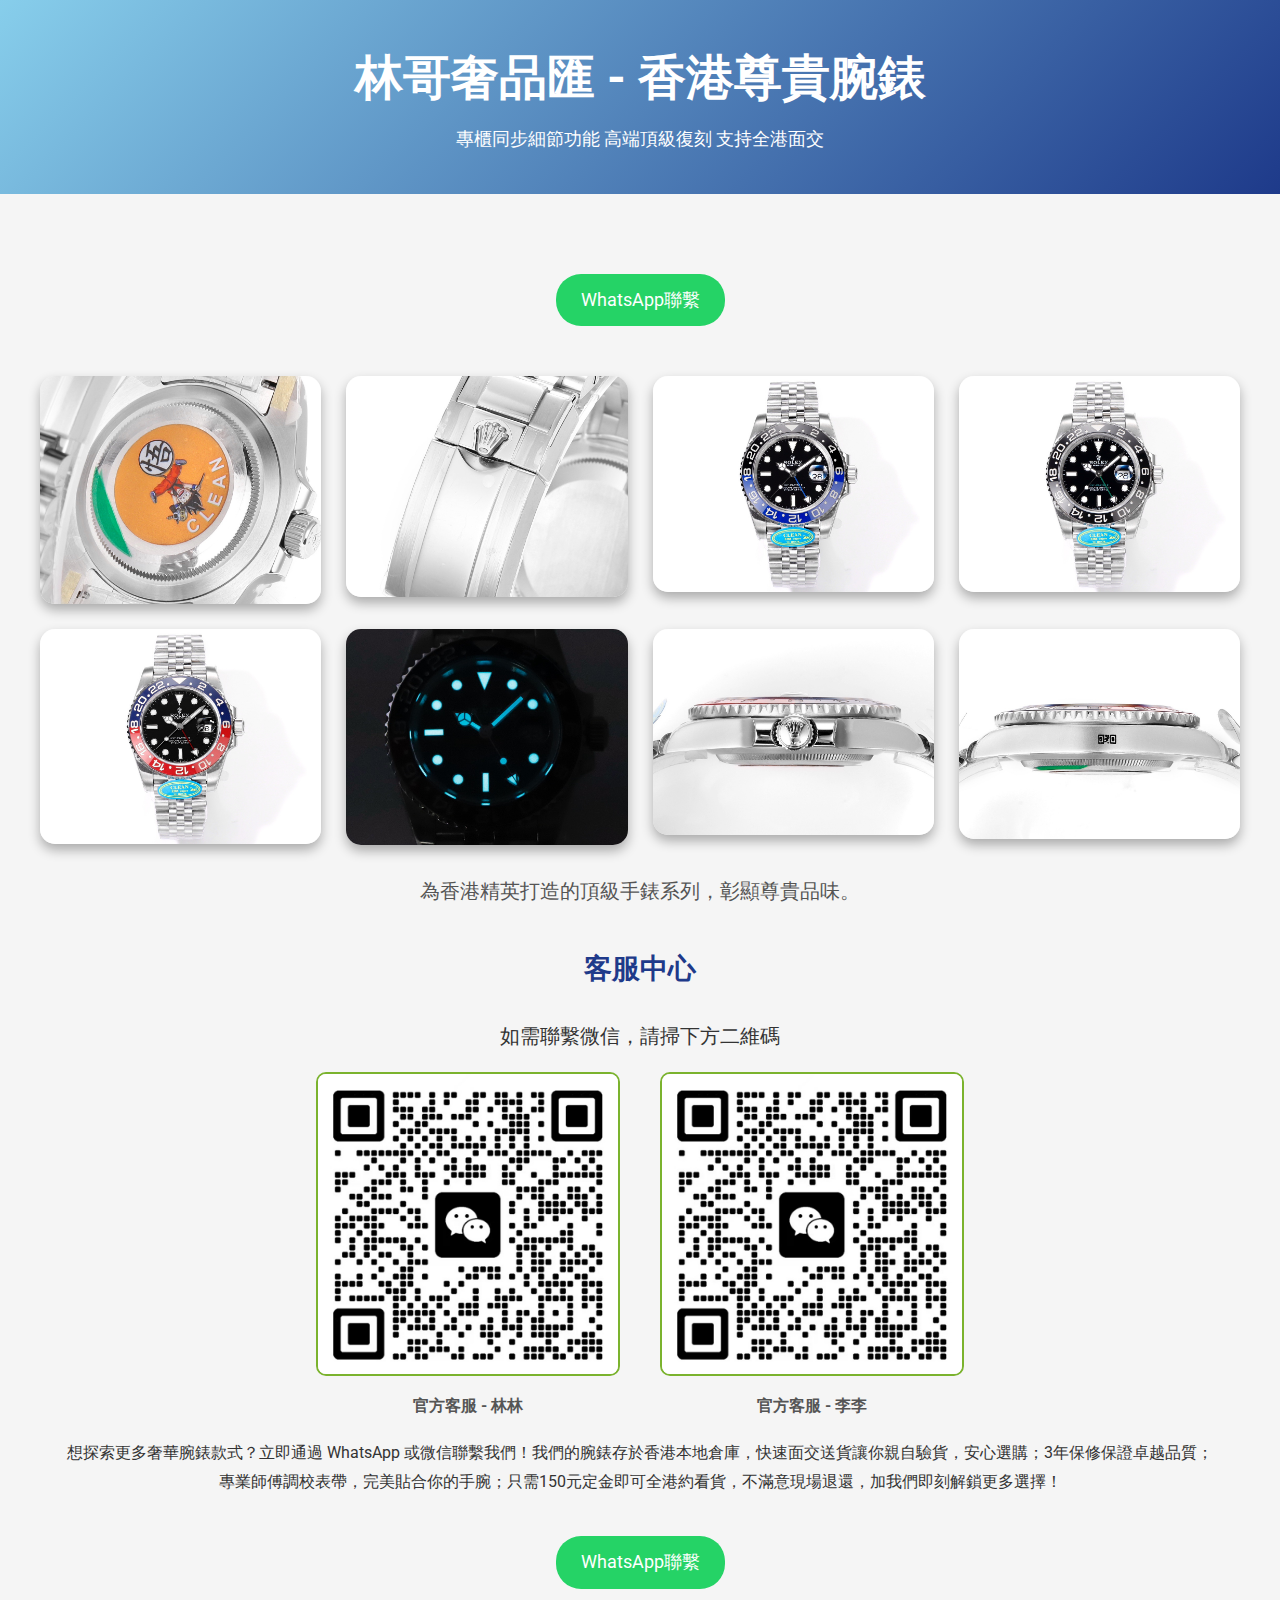
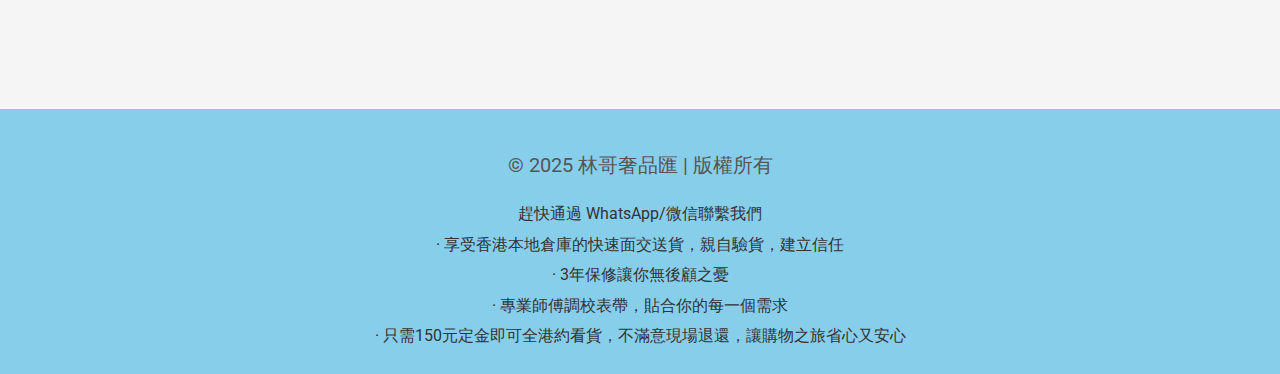
==== hk-page.html @ 61ca290f "Initial commit" ====
<!DOCTYPE html>
<html lang="zh">
<head>
    <meta charset="UTF-8">
    <meta name="viewport" content="width=device-width, initial-scale=1.0">
    <title>林哥奢品匯 - 香港尊貴腕錶</title>
    <link rel="stylesheet" href="style.css">
    <link href="https://fonts.googleapis.com/css2?family=Roboto:wght@400;700&display=swap" rel="stylesheet">
</head>
<body>
    <header>
        <h1>林哥奢品匯 - 香港尊貴腕錶</h1>
        <p class="slogan">專櫃同步細節功能 高端頂級復刻 支持全港面交</p>
    </header>
    <div class="container">
        <a href="https://wa.me/message/COQG6IATQIHOK1" class="whatsapp-btn">WhatsApp聯繫</a>
        <div class="gallery">
            <img src="watch1.jpg" alt="手錶1">
            <img src="watch2.jpg" alt="手錶2">
            <img src="watch3.jpg" alt="手錶3">
            <img src="watch4.jpg" alt="手錶4">
            <img src="watch5.jpg" alt="手錶5">
            <img src="watch6.jpg" alt="手錶6">
            <img src="watch7.jpg" alt="手錶7">
            <img src="watch8.jpg" alt="手錶8">
        </div>
        <p>為香港精英打造的頂級手錶系列，彰顯尊貴品味。</p>
        <div class="contact">
            <h3>客服中心</h3>
            <p class="wechat-title">如需聯繫微信，請掃下方二維碼</p>
            <div class="wechat-qr-container">
                <div class="wechat-qr">
                    <img src="wechat_qr1.jpg" alt="微信二維碼 - 林林">
                    <p>官方客服 - 林林</p>
                </div>
                <div class="wechat-qr">
                    <img src="wechat_qr2.jpg" alt="微信二維碼 - 李李">
                    <p>官方客服 - 李李</p>
                </div>
            </div>
            <p class="service-info">想探索更多奢華腕錶款式？立即通過 WhatsApp 或微信聯繫我們！我們的腕錶存於香港本地倉庫，快速面交送貨讓你親自驗貨，安心選購；3年保修保證卓越品質；專業師傅調校表帶，完美貼合你的手腕；只需150元定金即可全港約看貨，不滿意現場退還，加我們即刻解鎖更多選擇！</p>
            <a href="https://wa.me/message/COQG6IATQIHOK1" class="whatsapp-btn">WhatsApp聯繫</a>
        </div>
    </div>
    <footer>
        <p>© 2025 林哥奢品匯 | 版權所有</p>
        <div class="footer-info">
            <p>趕快通過 WhatsApp/微信聯繫我們</p>
            <p>· 享受香港本地倉庫的快速面交送貨，親自驗貨，建立信任</p>
            <p>· 3年保修讓你無後顧之憂</p>
            <p>· 專業師傅調校表帶，貼合你的每一個需求</p>
            <p>· 只需150元定金即可全港約看貨，不滿意現場退還，讓購物之旅省心又安心</p>
        </div>
    </footer>
</body>
</html>
---- style.css ----
/* 導入優雅字體 */
body {
    margin: 0;
    font-family: 'Roboto', sans-serif;
    background: #f5f5f5;
    color: #333;
    line-height: 1.6;
}

header {
    text-align: center;
    padding: 40px 20px;
    background: linear-gradient(135deg, #87CEEB, #1E3A8A);
    color: #fff;
}

.index-header {
    padding: 60px 20px;
}

h1 {
    font-size: 48px;
    margin: 0;
    color: #fff;
}

.slogan {
    font-size: 18px;
    color: #fff;
    margin: 8px 0 0;
    font-weight: 400;
}

.whatsapp-btn {
    display: inline-block;
    padding: 12px 25px;
    margin: 20px 0;
    font-size: 18px;
    text-decoration: none;
    color: #fff;
    background: #25D366;
    border-radius: 25px;
    transition: background 0.3s, transform 0.3s;
}

.whatsapp-btn:hover {
    background: #1ebe52;
    transform: scale(1.05);
}

.container {
    max-width: 1200px;
    margin: 40px auto;
    padding: 20px;
    text-align: center;
}

.index-container {
    background: #fff;
    padding: 40px;
    border-radius: 15px;
    box-shadow: 0 4px 10px rgba(0, 0, 0, 0.1);
}

.intro h2 {
    font-size: 32px;
    color: #1E3A8A;
    margin-bottom: 20px;
}

.intro p {
    font-size: 18px;
    color: #555;
    max-width: 800px;
    margin: 0 auto 20px;
}

.redirect-notice {
    font-size: 24px;
    font-weight: bold;
    color: #e63946;
    margin-top: 20px;
    animation: blink 1s infinite;
}

@keyframes blink {
    50% {
        opacity: 0.5;
    }
}

#countdown {
    font-size: 28px;
    color: #e63946;
}

.gallery {
    display: grid;
    grid-template-columns: repeat(4, 1fr);
    gap: 25px;
    margin: 30px 0;
}

.gallery img {
    width: 100%;
    max-width: 300px;
    height: auto;
    border-radius: 15px;
    box-shadow: 0 6px 12px rgba(0, 0, 0, 0.3);
    transition: transform 0.3s ease, box-shadow 0.3s ease;
}

.gallery img:hover {
    transform: scale(1.1);
    box-shadow: 0 10px 20px rgba(0, 0, 0, 0.5);
}

p {
    font-size: 20px;
    color: #555;
    margin: 20px 0;
}

.contact {
    margin: 40px 0;
}

.contact h3 {
    font-size: 28px;
    color: #1E3A8A;
}

.wechat-title {
    font-size: 20px;
    color: #333;
    margin-bottom: 20px;
}

.wechat-qr-container {
    display: flex;
    justify-content: center;
    gap: 40px;
    flex-wrap: wrap;
}

.wechat-qr {
    text-align: center;
}

.wechat-qr img {
    width: 300px;
    height: 300px;
    border: 2px solid #7BB32E;
    border-radius: 10px;
}

.wechat-qr p {
    font-size: 16px;
    margin: 10px 0 0;
    color: #555;
    font-weight: bold;
}

.service-info {
    font-size: 16px;
    color: #333;
    margin: 20px 0;
    padding: 0 20px;
    line-height: 1.8;
}

footer {
    text-align: center;
    padding: 20px;
    background: #87CEEB;
    font-size: 14px;
    color: #333;
}

.footer-info {
    margin-top: 10px;
}

.footer-info p {
    font-size: 16px;
    margin: 5px 0;
    color: #333;
    text-align: center;
}

@media (max-width: 768px) {
    h1 {
        font-size: 36px;
    }

    .slogan {
        font-size: 16px;
    }

    .index-container {
        padding: 20px;
    }

    .intro h2 {
        font-size: 24px;
    }

    .intro p {
        font-size: 16px;
    }

    .redirect-notice {
        font-size: 20px;
    }

    #countdown {
        font-size: 24px;
    }

    .gallery {
        grid-template-columns: repeat(2, 1fr);
    }

    .gallery img {
        max-width: 100%;
    }

    .wechat-qr img {
        width: 200px;
        height: 200px;
    }

    .contact h3 {
        font-size: 24px;
    }

    .wechat-title {
        font-size: 18px;
    }

    .service-info {
        font-size: 14px;
    }

    footer {
        padding: 15px;
    }

    .footer-info p {
        font-size: 14px;
    }
}

@media (max-width: 480px) {
    h1 {
        font-size: 28px;
    }

    .slogan {
        font-size: 14px;
    }

    .gallery {
        grid-template-columns: 1fr;
    }

    .wechat-qr img {
        width: 150px;
        height: 150px;
    }

    .redirect-notice {
        font-size: 18px;
    }

    #countdown {
        font-size: 22px;
    }
}
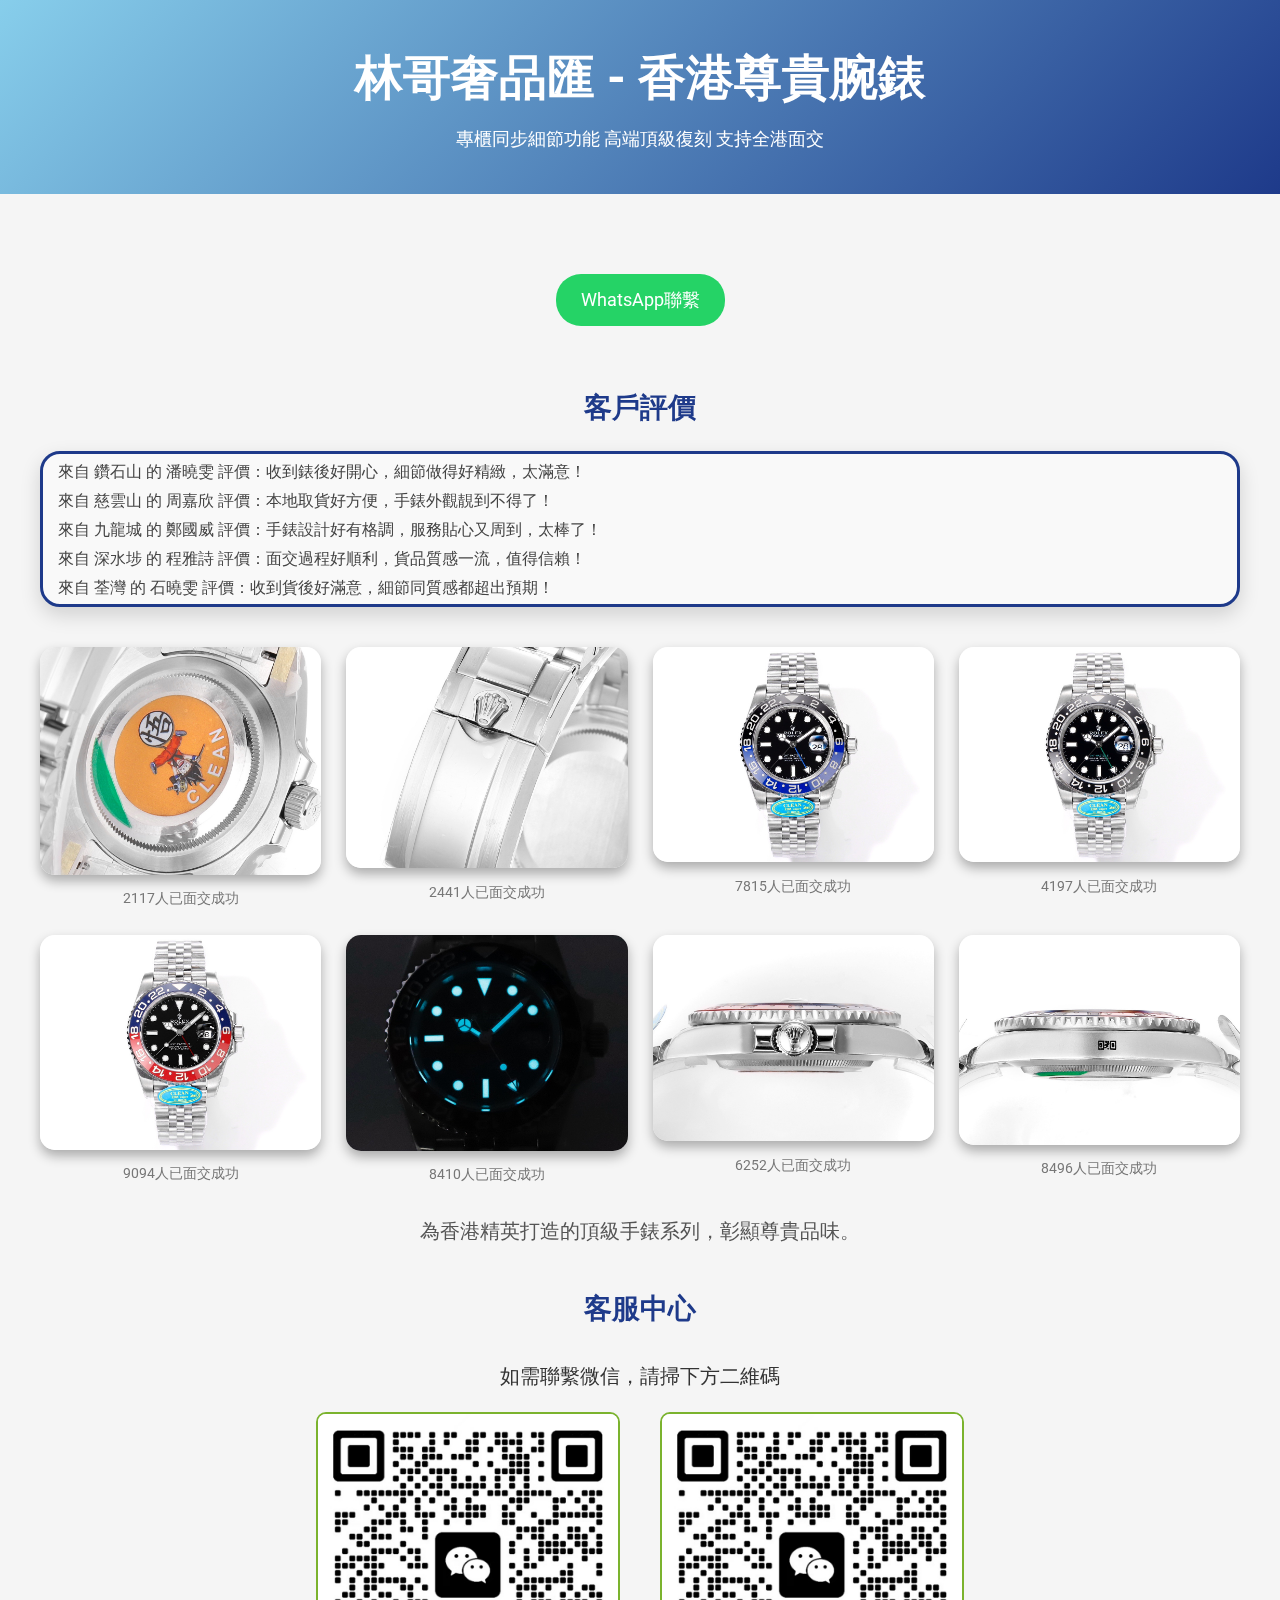
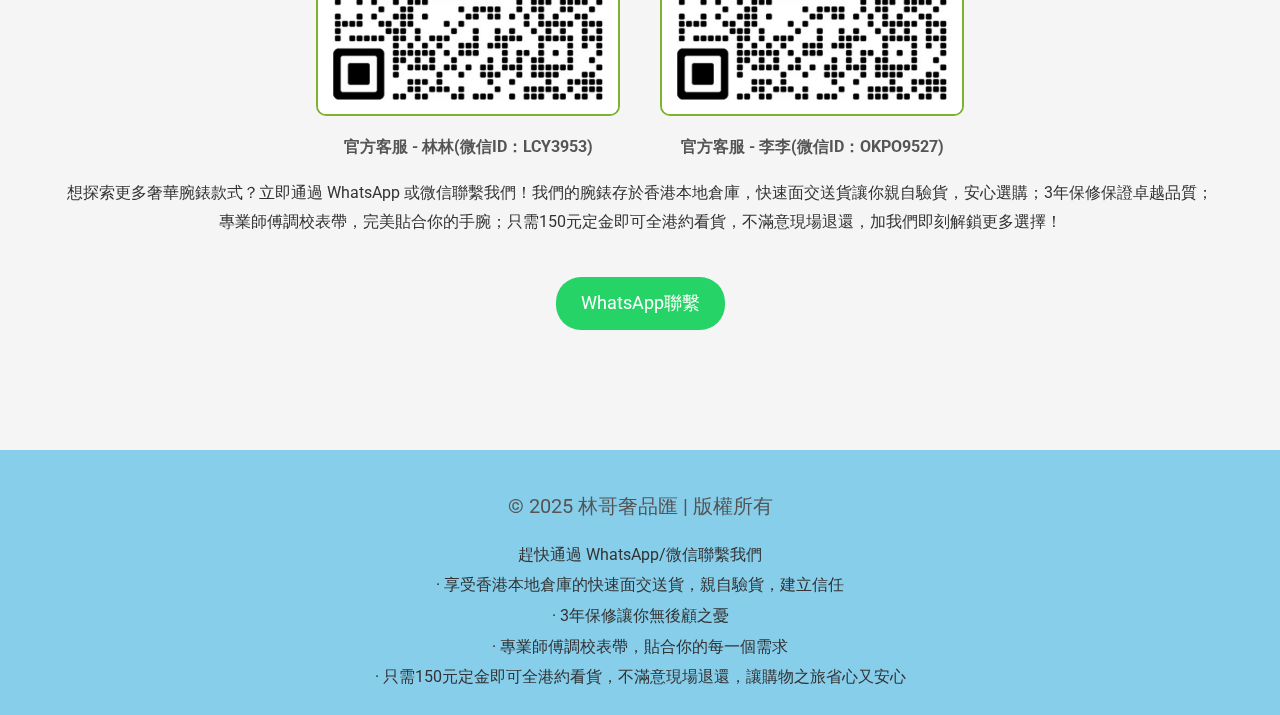
==== commit e59ada09: "Add files via upload" ====
--- a/hk-page.html
+++ b/hk-page.html
@@ -1,56 +1,102 @@
-<!DOCTYPE html>
-<html lang="zh">
-<head>
-    <meta charset="UTF-8">
-    <meta name="viewport" content="width=device-width, initial-scale=1.0">
-    <title>林哥奢品匯 - 香港尊貴腕錶</title>
-    <link rel="stylesheet" href="style.css">
-    <link href="https://fonts.googleapis.com/css2?family=Roboto:wght@400;700&display=swap" rel="stylesheet">
-</head>
-<body>
-    <header>
-        <h1>林哥奢品匯 - 香港尊貴腕錶</h1>
-        <p class="slogan">專櫃同步細節功能 高端頂級復刻 支持全港面交</p>
-    </header>
-    <div class="container">
-        <a href="https://wa.me/message/COQG6IATQIHOK1" class="whatsapp-btn">WhatsApp聯繫</a>
-        <div class="gallery">
-            <img src="watch1.jpg" alt="手錶1">
-            <img src="watch2.jpg" alt="手錶2">
-            <img src="watch3.jpg" alt="手錶3">
-            <img src="watch4.jpg" alt="手錶4">
-            <img src="watch5.jpg" alt="手錶5">
-            <img src="watch6.jpg" alt="手錶6">
-            <img src="watch7.jpg" alt="手錶7">
-            <img src="watch8.jpg" alt="手錶8">
-        </div>
-        <p>為香港精英打造的頂級手錶系列，彰顯尊貴品味。</p>
-        <div class="contact">
-            <h3>客服中心</h3>
-            <p class="wechat-title">如需聯繫微信，請掃下方二維碼</p>
-            <div class="wechat-qr-container">
-                <div class="wechat-qr">
-                    <img src="wechat_qr1.jpg" alt="微信二維碼 - 林林">
-                    <p>官方客服 - 林林</p>
-                </div>
-                <div class="wechat-qr">
-                    <img src="wechat_qr2.jpg" alt="微信二維碼 - 李李">
-                    <p>官方客服 - 李李</p>
-                </div>
-            </div>
-            <p class="service-info">想探索更多奢華腕錶款式？立即通過 WhatsApp 或微信聯繫我們！我們的腕錶存於香港本地倉庫，快速面交送貨讓你親自驗貨，安心選購；3年保修保證卓越品質；專業師傅調校表帶，完美貼合你的手腕；只需150元定金即可全港約看貨，不滿意現場退還，加我們即刻解鎖更多選擇！</p>
-            <a href="https://wa.me/message/COQG6IATQIHOK1" class="whatsapp-btn">WhatsApp聯繫</a>
-        </div>
-    </div>
-    <footer>
-        <p>© 2025 林哥奢品匯 | 版權所有</p>
-        <div class="footer-info">
-            <p>趕快通過 WhatsApp/微信聯繫我們</p>
-            <p>· 享受香港本地倉庫的快速面交送貨，親自驗貨，建立信任</p>
-            <p>· 3年保修讓你無後顧之憂</p>
-            <p>· 專業師傅調校表帶，貼合你的每一個需求</p>
-            <p>· 只需150元定金即可全港約看貨，不滿意現場退還，讓購物之旅省心又安心</p>
-        </div>
-    </footer>
-</body>
+<!DOCTYPE html>
+<html lang="zh">
+<head>
+    <meta charset="UTF-8">
+    <meta name="viewport" content="width=device-width, initial-scale=1.0">
+    <title>林哥奢品匯 - 香港尊貴腕錶</title>
+    <link rel="stylesheet" href="style.css">
+    <link href="https://fonts.googleapis.com/css2?family=Roboto:wght@400;700&display=swap" rel="stylesheet">
+</head>
+<body>
+    <header>
+        <h1>林哥奢品匯 - 香港尊貴腕錶</h1>
+        <p class="slogan">專櫃同步細節功能 高端頂級復刻 支持全港面交</p>
+    </header>
+    <div class="container">
+        <a href="https://wa.me/message/COQG6IATQIHOK1" class="whatsapp-btn">WhatsApp聯繫</a>
+        <div class="reviews-container">
+            <h3>客戶評價</h3>
+            <div class="reviews-slider">
+                <p>來自 鑽石山 的 潘曉雯 評價：收到錶後好開心，細節做得好精緻，太滿意！</p><p>來自 慈雲山 的 周嘉欣 評價：本地取貨好方便，手錶外觀靚到不得了！</p><p>來自 九龍城 的 鄭國威 評價：手錶設計好有格調，服務貼心又周到，太棒了！</p><p>來自 深水埗 的 程雅詩 評價：面交過程好順利，貨品質感一流，值得信賴！</p><p>來自 荃灣 的 石曉雯 評價：收到貨後好滿意，細節同質感都超出預期！</p><p>來自 石硤尾 的 林志豪 評價：手錶設計好精美，客服回應快，滿分推介！</p><p>來自 西環 的 潘曉雯 評價：手錶設計好有格調，服務貼心又周到，太棒了！</p><p>來自 粉嶺 的 盧美玲 評價：林哥的腕錶真係高檔，面交快捷又安心！</p><p>來自 彩虹 的 王麗雯 評價：本地倉庫即日面交，質感同款式都一流！</p><p>來自 彩虹 的 劉俊賢 評價：面交時親自檢查貨品，質素有保證，安心！</p><p>來自 鑽石山 的 盧美玲 評價：本地交易好方便，師傅調表帶好專業，滿意！</p><p>來自 太古 的 賴偉文 評價：手錶設計好有格調，服務貼心又周到，太棒了！</p><p>來自 西貢 的 熊俊賢 評價：設計獨特又有品味，客服好有耐心，值得信賴！</p><p>來自 紅磡 的 唐志遠 評價：收到錶後好開心，細節做得好精緻，太滿意！</p><p>來自 大埔 的 賴偉文 評價：面交時親自檢查貨品，質素有保證，安心！</p><p>來自 馬鞍山 的 辛穎珊 評價：本地倉庫即日取貨，手錶質感一流，超滿意！</p><p>來自 大埔 的 程雅詩 評價：手錶好靚，服務好專業，面交體驗滿分！</p><p>來自 屯門 的 何啟明 評價：從下單到面交好順暢，質感超出預期，滿分！</p><p>來自 尖沙咀 的 辛穎珊 評價：本地倉庫取貨好方便，設計同質素都一流！</p><p>來自 油麻地 的 羅志偉 評價：本地交易好方便，師傅調表帶好專業，滿意！</p><p>來自 油麻地 的 程雅詩 評價：本地交易好方便，質感同專櫃無異，推介！</p><p>來自 沙田 的 關穎怡 評價：手錶設計好精美，客服回應快，滿分推介！</p><p>來自 鑽石山 的 唐志遠 評價：本地倉庫即日面交，質感同款式都一流！</p><p>來自 沙田 的 石曉雯 評價：服務態度好專業，手錶細節完美，值得一買！</p><p>來自 太子 的 王麗雯 評價：手錶好靚又有質感，服務好貼心，滿分體驗！</p><p>來自 青衣 的 辛穎珊 評價：收到貨後好開心，錶面同功能都完美，推介！</p><p>來自 葵涌 的 林志豪 評價：收到貨後好開心，錶面同功能都完美，推介！</p><p>來自 深水埗 的 杜麗珊 評價：面交過程簡單快捷，貨品同描述一致，信得過！</p><p>來自 粉嶺 的 蕭麗華 評價：本地倉庫取貨好方便，設計同質素都一流！</p><p>來自 大埔 的 馬曉晴 評價：手錶設計好有格調，服務貼心又周到，太棒了！</p><p>來自 馬鞍山 的 陳偉傑 評價：設計獨特又有品味，客服好有耐心，值得信賴！</p><p>來自 黃大仙 的 高曉琳 評價：手錶好靚，面交速度快，服務態度一流！</p><p>來自 天水圍 的 孫浩然 評價：從下單到面交好順暢，質感超出預期，滿分！</p><p>來自 石硤尾 的 羅志偉 評價：手錶好精緻，客服回應快又細心，值得再買！</p><p>來自 西環 的 李美欣 評價：質感同專櫃一樣，客服回覆快又專業，太讚了！</p><p>來自 觀塘 的 蘇浩然 評價：手錶設計好精美，客服回應快，滿分推介！</p><p>來自 鑽石山 的 鄧家樂 評價：款式時尚又高檔，面交時可以驗貨，好放心！</p><p>來自 北角 的 許志強 評價：手錶好靚，面交速度快，服務態度一流！</p><p>來自 葵涌 的 湯美玲 評價：質感一流，服務態度好親切，值得再買！</p><p>來自 銅鑼灣 的 郭志明 評價：本地交易好方便，師傅調表帶好專業，滿意！</p><p>來自 鑽石山 的 鄧家樂 評價：林哥的手錶真係靚到爆，面交快捷又安全！</p><p>來自 慈雲山 的 陳偉傑 評價：林哥的手錶真係靚到爆，面交快捷又安全！</p><p>來自 長沙灣 的 余詠琪 評價：本地倉庫即日取貨，手錶質感一流，超滿意！</p><p>來自 太古 的 錢志傑 評價：林哥的腕錶真係高質，價錢合理，滿意到不得了！</p><p>來自 慈雲山 的 李美欣 評價：收到貨後好滿意，錶帶調得啱啱好，性價比高！</p><p>來自 沙田 的 譚曉彤 評價：面交過程好順利，貨品同描述吻合，太棒了！</p><p>來自 慈雲山 的 蔡曉彤 評價：本地倉庫取貨好方便，設計同質素都一流！</p><p>來自 西貢 的 辛穎珊 評價：面交過程好順利，貨品同描述吻合，太棒了！</p><p>來自 將軍澳 的 關穎怡 評價：手錶質感超乎預期，客服好細心，滿分推介！</p><p>來自 天水圍 的 孫浩然 評價：收到貨後好驚喜，包裝同質感都好高檔！</p><p>來自 葵涌 的 施家豪 評價：手錶好靚，服務好專業，面交體驗滿分！</p><p>來自 葵涌 的 溫子健 評價：質感同專櫃一樣，客服回覆快又專業，太讚了！</p><p>來自 鰂魚涌 的 盧美玲 評價：面交速度快又順暢，貨品同照片一樣，滿意！</p><p>來自 上環 的 孫浩然 評價：手錶外觀超靚，面交時服務好貼心，值得一試！</p><p>來自 長沙灣 的 錢志傑 評價：收到錶後驚艷到我，細節做得好到位，讚賞！</p><p>來自 土瓜灣 的 盧美玲 評價：手錶戴起來好有型，師傅調表帶好專業，讚！</p><p>來自 深水埗 的 趙雅婷 評價：手錶款式好有氣質，服務效率高，香港最佳！</p><p>來自 彩虹 的 李美欣 評價：手錶款式好時尚，客服好有禮貌，滿意到爆！</p><p>來自 西貢 的 雷穎欣 評價：收到貨後好開心，錶面同功能都完美，推介！</p><p>來自 元朗 的 高曉琳 評價：手錶設計好獨特，客服回覆好快，超讚！</p><p>來自 將軍澳 的 許志強 評價：款式時尚又高檔，面交時可以驗貨，好放心！</p><p>來自 北角 的 龔志偉 評價：面交時親自檢查貨品，質素有保證，安心！</p><p>來自 馬鞍山 的 馬曉晴 評價：本地倉庫取貨好方便，設計同質素都一流！</p><p>來自 九龍城 的 潘曉雯 評價：本地交易好方便，師傅調表帶好專業，滿意！</p><p>來自 中環 的 郭志明 評價：設計獨特又有品味，客服好有耐心，值得信賴！</p><p>來自 石硤尾 的 蘇浩然 評價：手錶好有氣質，面交時可以驗貨，滿意！</p><p>來自 太古 的 李美欣 評價：面交過程好簡單，貨品質素一流，值得信賴！</p><p>來自 荃灣 的 王麗雯 評價：手錶設計好精美，客服回應快，滿分推介！</p><p>來自 觀塘 的 張家輝 評價：本地取貨超方便，錶帶調得剛剛好，滿意到爆！</p><p>來自 藍田 的 白志豪 評價：手錶質素一流，包裝好精美，性價比超高！</p><p>來自 上水 的 何啟明 評價：本地取貨好方便，手錶外觀靚到不得了！</p><p>來自 觀塘 的 蘇浩然 評價：本地倉庫即日取貨，手錶質感一流，超滿意！</p><p>來自 旺角 的 林志豪 評價：手錶外觀同質感都頂級，客服好熱情，推介！</p><p>來自 屯門 的 許志強 評價：手錶好精緻，客服回應快又細心，值得再買！</p><p>來自 油麻地 的 歐陽子健 評價：林哥服務態度好親切，手錶細節完美無瑕！</p><p>來自 九龍塘 的 龔志偉 評價：面交過程簡單快捷，貨品同描述一致，信得過！</p><p>來自 鑽石山 的 關穎怡 評價：質感一流，服務態度好親切，值得再買！</p><p>來自 觀塘 的 雷穎欣 評價：面交過程簡單快捷，貨品同描述一致，信得過！</p><p>來自 太古 的 張家輝 評價：本地交易好方便，質感同專櫃無異，推介！</p><p>來自 石硤尾 的 石曉雯 評價：本地取貨超方便，錶帶調得剛剛好，滿意到爆！</p><p>來自 石硤尾 的 蘇浩然 評價：本地倉庫即日面交，質感同款式都一流！</p><p>來自 紅磡 的 梁浩然 評價：手錶好靚又有質感，服務好貼心，滿分體驗！</p><p>來自 石硤尾 的 胡偉成 評價：手錶好有氣質，面交時可以驗貨，滿意！</p><p>來自 慈雲山 的 盧美玲 評價：手錶質感同設計都完美，服務效率高，推介！</p><p>來自 上水 的 羅志偉 評價：手錶好靚又有質感，服務好貼心，滿分體驗！</p><p>來自 西環 的 馬曉晴 評價：本地倉庫即日取貨，手錶質感一流，超滿意！</p><p>來自 油麻地 的 石曉雯 評價：收到貨後好開心，錶面同功能都完美，推介！</p><p>來自 鰂魚涌 的 高曉琳 評價：本地倉庫取貨好方便，設計同質素都一流！</p><p>來自 將軍澳 的 李美欣 評價：手錶好精緻，客服回應快又細心，值得再買！</p><p>來自 灣仔 的 蘇浩然 評價：手錶好精緻，客服回應快又細心，值得再買！</p><p>來自 上水 的 熊俊賢 評價：手錶設計好獨特，客服回覆好快，超讚！</p><p>來自 上水 的 張家輝 評價：手錶質感超乎預期，客服好細心，滿分推介！</p><p>來自 慈雲山 的 潘曉雯 評價：收到貨後好滿意，細節同質感都超出預期！</p><p>來自 土瓜灣 的 雷穎欣 評價：林哥的手錶真係靚到爆，面交快捷又安全！</p><p>來自 長沙灣 的 謝穎珊 評價：本地取貨好方便，手錶外觀靚到不得了！</p><p>來自 葵涌 的 馬曉晴 評價：面交過程好順利，貨品質感一流，值得信賴！</p><p>來自 上水 的 石曉雯 評價：本地倉庫即日面交，質感同款式都一流！</p><p>來自 灣仔 的 黃子晴 評價：本地交易好方便，師傅調表帶好專業，滿意！</p><p>來自 葵涌 的 何啟明 評價：手錶好有型，面交時可以試戴，好放心！</p><p>來自 中環 的 辛穎珊 評價：手錶好有氣質，面交時可以驗貨，滿意！</p>
+            </div>
+        </div>
+        <div class="gallery">
+            <div class="gallery-item">
+                <img src="watch1.jpg" alt="手錶1">
+                <p>2117人已面交成功</p>
+            </div>
+            <div class="gallery-item">
+                <img src="watch2.jpg" alt="手錶2">
+                <p>2441人已面交成功</p>
+            </div>
+            <div class="gallery-item">
+                <img src="watch3.jpg" alt="手錶3">
+                <p>7815人已面交成功</p>
+            </div>
+            <div class="gallery-item">
+                <img src="watch4.jpg" alt="手錶4">
+                <p>4197人已面交成功</p>
+            </div>
+            <div class="gallery-item">
+                <img src="watch5.jpg" alt="手錶5">
+                <p>9094人已面交成功</p>
+            </div>
+            <div class="gallery-item">
+                <img src="watch6.jpg" alt="手錶6">
+                <p>8410人已面交成功</p>
+            </div>
+            <div class="gallery-item">
+                <img src="watch7.jpg" alt="手錶7">
+                <p>6252人已面交成功</p>
+            </div>
+            <div class="gallery-item">
+                <img src="watch8.jpg" alt="手錶8">
+                <p>8496人已面交成功</p>
+            </div>
+        </div>
+        <p>為香港精英打造的頂級手錶系列，彰顯尊貴品味。</p>
+        <div class="contact">
+            <h3>客服中心</h3>
+            <p class="wechat-title">如需聯繫微信，請掃下方二維碼</p>
+            <div class="wechat-qr-container">
+                <div class="wechat-qr">
+                    <img src="wechat_qr1.jpg" alt="微信二維碼 - 林林">
+                    <p>官方客服 - 林林(微信ID：LCY3953)</p>
+                </div>
+                <div class="wechat-qr">
+                    <img src="wechat_qr2.jpg" alt="微信二維碼 - 李李">
+                    <p>官方客服 - 李李(微信ID：OKPO9527)</p>
+                </div>
+            </div>
+            <p class="service-info">想探索更多奢華腕錶款式？立即通過 WhatsApp 或微信聯繫我們！我們的腕錶存於香港本地倉庫，快速面交送貨讓你親自驗貨，安心選購；3年保修保證卓越品質；專業師傅調校表帶，完美貼合你的手腕；只需150元定金即可全港約看貨，不滿意現場退還，加我們即刻解鎖更多選擇！</p>
+            <a href="https://wa.me/message/COQG6IATQIHOK1" class="whatsapp-btn">WhatsApp聯繫</a>
+        </div>
+    </div>
+    <footer>
+        <p>© 2025 林哥奢品匯 | 版權所有</p>
+        <div class="footer-info">
+            <p>趕快通過 WhatsApp/微信聯繫我們</p>
+            <p>· 享受香港本地倉庫的快速面交送貨，親自驗貨，建立信任</p>
+            <p>· 3年保修讓你無後顧之憂</p>
+            <p>· 專業師傅調校表帶，貼合你的每一個需求</p>
+            <p>· 只需150元定金即可全港約看貨，不滿意現場退還，讓購物之旅省心又安心</p>
+        </div>
+    </footer>
+    <script>
+        const reviewsSlider = document.querySelector('.reviews-slider');
+        let scrollAmount = 0;
+        const scrollStep = 1;
+        const scrollInterval = 50;
+
+        function autoScroll() {
+            scrollAmount += scrollStep;
+            if (scrollAmount >= reviewsSlider.scrollHeight - reviewsSlider.clientHeight) {
+                scrollAmount = 0;
+            }
+            reviewsSlider.scrollTop = scrollAmount;
+        }
+
+        setInterval(autoScroll, scrollInterval);
+    </script>
+</body>
 </html>--- a/style.css
+++ b/style.css
@@ -1,279 +1,349 @@
-/* 導入優雅字體 */
-body {
-    margin: 0;
-    font-family: 'Roboto', sans-serif;
-    background: #f5f5f5;
-    color: #333;
-    line-height: 1.6;
-}
-
-header {
-    text-align: center;
-    padding: 40px 20px;
-    background: linear-gradient(135deg, #87CEEB, #1E3A8A);
-    color: #fff;
-}
-
-.index-header {
-    padding: 60px 20px;
-}
-
-h1 {
-    font-size: 48px;
-    margin: 0;
-    color: #fff;
-}
-
-.slogan {
-    font-size: 18px;
-    color: #fff;
-    margin: 8px 0 0;
-    font-weight: 400;
-}
-
-.whatsapp-btn {
-    display: inline-block;
-    padding: 12px 25px;
-    margin: 20px 0;
-    font-size: 18px;
-    text-decoration: none;
-    color: #fff;
-    background: #25D366;
-    border-radius: 25px;
-    transition: background 0.3s, transform 0.3s;
-}
-
-.whatsapp-btn:hover {
-    background: #1ebe52;
-    transform: scale(1.05);
-}
-
-.container {
-    max-width: 1200px;
-    margin: 40px auto;
-    padding: 20px;
-    text-align: center;
-}
-
-.index-container {
-    background: #fff;
-    padding: 40px;
-    border-radius: 15px;
-    box-shadow: 0 4px 10px rgba(0, 0, 0, 0.1);
-}
-
-.intro h2 {
-    font-size: 32px;
-    color: #1E3A8A;
-    margin-bottom: 20px;
-}
-
-.intro p {
-    font-size: 18px;
-    color: #555;
-    max-width: 800px;
-    margin: 0 auto 20px;
-}
-
-.redirect-notice {
-    font-size: 24px;
-    font-weight: bold;
-    color: #e63946;
-    margin-top: 20px;
-    animation: blink 1s infinite;
-}
-
-@keyframes blink {
-    50% {
-        opacity: 0.5;
-    }
-}
-
-#countdown {
-    font-size: 28px;
-    color: #e63946;
-}
-
-.gallery {
-    display: grid;
-    grid-template-columns: repeat(4, 1fr);
-    gap: 25px;
-    margin: 30px 0;
-}
-
-.gallery img {
-    width: 100%;
-    max-width: 300px;
-    height: auto;
-    border-radius: 15px;
-    box-shadow: 0 6px 12px rgba(0, 0, 0, 0.3);
-    transition: transform 0.3s ease, box-shadow 0.3s ease;
-}
-
-.gallery img:hover {
-    transform: scale(1.1);
-    box-shadow: 0 10px 20px rgba(0, 0, 0, 0.5);
-}
-
-p {
-    font-size: 20px;
-    color: #555;
-    margin: 20px 0;
-}
-
-.contact {
-    margin: 40px 0;
-}
-
-.contact h3 {
-    font-size: 28px;
-    color: #1E3A8A;
-}
-
-.wechat-title {
-    font-size: 20px;
-    color: #333;
-    margin-bottom: 20px;
-}
-
-.wechat-qr-container {
-    display: flex;
-    justify-content: center;
-    gap: 40px;
-    flex-wrap: wrap;
-}
-
-.wechat-qr {
-    text-align: center;
-}
-
-.wechat-qr img {
-    width: 300px;
-    height: 300px;
-    border: 2px solid #7BB32E;
-    border-radius: 10px;
-}
-
-.wechat-qr p {
-    font-size: 16px;
-    margin: 10px 0 0;
-    color: #555;
-    font-weight: bold;
-}
-
-.service-info {
-    font-size: 16px;
-    color: #333;
-    margin: 20px 0;
-    padding: 0 20px;
-    line-height: 1.8;
-}
-
-footer {
-    text-align: center;
-    padding: 20px;
-    background: #87CEEB;
-    font-size: 14px;
-    color: #333;
-}
-
-.footer-info {
-    margin-top: 10px;
-}
-
-.footer-info p {
-    font-size: 16px;
-    margin: 5px 0;
-    color: #333;
-    text-align: center;
-}
-
-@media (max-width: 768px) {
-    h1 {
-        font-size: 36px;
-    }
-
-    .slogan {
-        font-size: 16px;
-    }
-
-    .index-container {
-        padding: 20px;
-    }
-
-    .intro h2 {
-        font-size: 24px;
-    }
-
-    .intro p {
-        font-size: 16px;
-    }
-
-    .redirect-notice {
-        font-size: 20px;
-    }
-
-    #countdown {
-        font-size: 24px;
-    }
-
-    .gallery {
-        grid-template-columns: repeat(2, 1fr);
-    }
-
-    .gallery img {
-        max-width: 100%;
-    }
-
-    .wechat-qr img {
-        width: 200px;
-        height: 200px;
-    }
-
-    .contact h3 {
-        font-size: 24px;
-    }
-
-    .wechat-title {
-        font-size: 18px;
-    }
-
-    .service-info {
-        font-size: 14px;
-    }
-
-    footer {
-        padding: 15px;
-    }
-
-    .footer-info p {
-        font-size: 14px;
-    }
-}
-
-@media (max-width: 480px) {
-    h1 {
-        font-size: 28px;
-    }
-
-    .slogan {
-        font-size: 14px;
-    }
-
-    .gallery {
-        grid-template-columns: 1fr;
-    }
-
-    .wechat-qr img {
-        width: 150px;
-        height: 150px;
-    }
-
-    .redirect-notice {
-        font-size: 18px;
-    }
-
-    #countdown {
-        font-size: 22px;
-    }
+/* 導入優雅字體 */
+body {
+    margin: 0;
+    font-family: 'Roboto', sans-serif;
+    background: #f5f5f5;
+    color: #333;
+    line-height: 1.6;
+    overflow-x: hidden; /* 防止水平溢出 */
+}
+
+header {
+    text-align: center;
+    padding: 40px 20px;
+    background: linear-gradient(135deg, #87CEEB, #1E3A8A);
+    color: #fff;
+}
+
+.index-header {
+    padding: 60px 20px;
+}
+
+h1 {
+    font-size: 48px;
+    margin: 0;
+    color: #fff;
+}
+
+.slogan {
+    font-size: 18px;
+    color: #fff;
+    margin: 8px 0 0;
+    font-weight: 400;
+}
+
+.whatsapp-btn {
+    display: inline-block;
+    padding: 12px 25px;
+    margin: 20px 0;
+    font-size: 18px;
+    text-decoration: none;
+    color: #fff;
+    background: #25D366;
+    border-radius: 25px;
+    transition: background 0.3s, transform 0.3s;
+}
+
+.whatsapp-btn:hover {
+    background: #1ebe52;
+    transform: scale(1.05);
+}
+
+.container {
+    max-width: 1200px;
+    margin: 40px auto;
+    padding: 20px;
+    text-align: center;
+    overflow-x: hidden; /* 防止容器內溢出 */
+}
+
+.index-container {
+    background: #fff;
+    padding: 40px;
+    border-radius: 15px;
+    box-shadow: 0 4px 10px rgba(0, 0, 0, 0.1);
+}
+
+.intro h2 {
+    font-size: 32px;
+    color: #1E3A8A;
+    margin-bottom: 20px;
+}
+
+.intro p {
+    font-size: 18px;
+    color: #555;
+    max-width: 800px;
+    margin: 0 auto 20px;
+}
+
+.redirect-notice {
+    font-size: 24px;
+    font-weight: bold;
+    color: #e63946;
+    margin-top: 20px;
+    animation: blink 1s infinite;
+}
+
+@keyframes blink {
+    50% {
+        opacity: 0.5;
+    }
+}
+
+#countdown {
+    font-size: 28px;
+    color: #e63946;
+}
+
+.gallery {
+    display: grid;
+    grid-template-columns: repeat(4, 1fr);
+    gap: 25px;
+    margin: 30px 0;
+}
+
+.gallery-item {
+    text-align: center;
+}
+
+.gallery-item img {
+    width: 100%;
+    max-width: 300px;
+    height: auto;
+    border-radius: 15px;
+    box-shadow: 0 6px 12px rgba(0, 0, 0, 0.3);
+    transition: transform 0.3s ease, box-shadow 0.3s ease;
+}
+
+.gallery-item img:hover {
+    transform: scale(1.1);
+    box-shadow: 0 10px 20px rgba(0, 0, 0, 0.5);
+}
+
+.gallery-item p {
+    font-size: 14px;
+    color: #777;
+    margin: 5px 0 0;
+}
+
+.reviews-container {
+    margin: 40px 0;
+}
+
+.reviews-container h3 {
+    font-size: 28px;
+    color: #1E3A8A;
+    margin-bottom: 20px;
+}
+
+.reviews-slider {
+    max-height: 120px;
+    overflow: hidden;
+    text-align: left;
+    padding: 15px;
+    background: #f9f9f9 url('[data-uri]') repeat;
+    border: 3px solid #1E3A8A;
+    border-radius: 20px;
+    box-shadow: 0 8px 20px rgba(0, 0, 0, 0.15), inset 0 0 10px rgba(255, 255, 255, 0.3);
+    position: relative;
+}
+
+.reviews-slider::before {
+    content: '';
+    position: absolute;
+    top: -6px;
+    left: -6px;
+    right: -6px;
+    bottom: -6px;
+    border: 3px solid transparent;
+    border-image: linear-gradient(45deg, #87CEEB, #1E3A8A) 1;
+    border-radius: 24px;
+    z-index: -1;
+}
+
+.reviews-slider:hover {
+    box-shadow: 0 10px 25px rgba(0, 0, 0, 0.2), inset 0 0 15px rgba(255, 255, 255, 0.4);
+}
+
+.reviews-slider p {
+    font-size: 16px;
+    color: #444;
+    margin: 5px 0;
+    line-height: 1.5;
+}
+
+p {
+    font-size: 20px;
+    color: #555;
+    margin: 20px 0;
+}
+
+.contact {
+    margin: 40px 0;
+}
+
+.contact h3 {
+    font-size: 28px;
+    color: #1E3A8A;
+}
+
+.wechat-title {
+    font-size: 20px;
+    color: #333;
+    margin-bottom: 20px;
+}
+
+.wechat-qr-container {
+    display: flex;
+    justify-content: center;
+    gap: 40px;
+    flex-wrap: wrap;
+}
+
+.wechat-qr {
+    text-align: center;
+}
+
+.wechat-qr img {
+    width: 300px;
+    height: 300px;
+    border: 2px solid #7BB32E;
+    border-radius: 10px;
+}
+
+.wechat-qr p {
+    font-size: 16px;
+    margin: 10px 0 0;
+    color: #555;
+    font-weight: bold;
+}
+
+.service-info {
+    font-size: 16px;
+    color: #333;
+    margin: 20px 0;
+    padding: 0 20px;
+    line-height: 1.8;
+}
+
+footer {
+    text-align: center;
+    padding: 20px;
+    background: #87CEEB;
+    font-size: 14px;
+    color: #333;
+}
+
+.footer-info {
+    margin-top: 10px;
+}
+
+.footer-info p {
+    font-size: 16px;
+    margin: 5px 0;
+    color: #333;
+    text-align: center;
+}
+
+@media (max-width: 768px) {
+    h1 {
+        font-size: 36px;
+    }
+
+    .slogan {
+        font-size: 16px;
+    }
+
+    .index-container {
+        padding: 20px;
+    }
+
+    .intro h2 {
+        font-size: 24px;
+    }
+
+    .intro p {
+        font-size: 16px;
+    }
+
+    .redirect-notice {
+        font-size: 20px;
+    }
+
+    #countdown {
+        font-size: 24px;
+    }
+
+    .gallery {
+        grid-template-columns: repeat(2, 1fr);
+    }
+
+    .gallery-item img {
+        max-width: 100%;
+    }
+
+    .reviews-slider {
+        max-height: 100px;
+        padding: 10px;
+    }
+
+    .reviews-slider::before {
+        top: -5px;
+        left: -5px;
+        right: -5px;
+        bottom: -5px;
+    }
+
+    .wechat-qr img {
+        width: 200px;
+        height: 200px;
+    }
+
+    .contact h3 {
+        font-size: 24px;
+    }
+
+    .wechat-title {
+        font-size: 18px;
+    }
+
+    .service-info {
+        font-size: 14px;
+    }
+
+    footer {
+        padding: 15px;
+    }
+
+    .footer-info p {
+        font-size: 14px;
+    }
+}
+
+@media (max-width: 480px) {
+    h1 {
+        font-size: 28px;
+    }
+
+    .slogan {
+        font-size: 14px;
+    }
+
+    .gallery {
+        grid-template-columns: repeat(2, 1fr);
+    }
+
+    .wechat-qr img {
+        width: 150px;
+        height: 150px;
+    }
+
+    .redirect-notice {
+        font-size: 18px;
+    }
+
+    #countdown {
+        font-size: 22px;
+    }
 }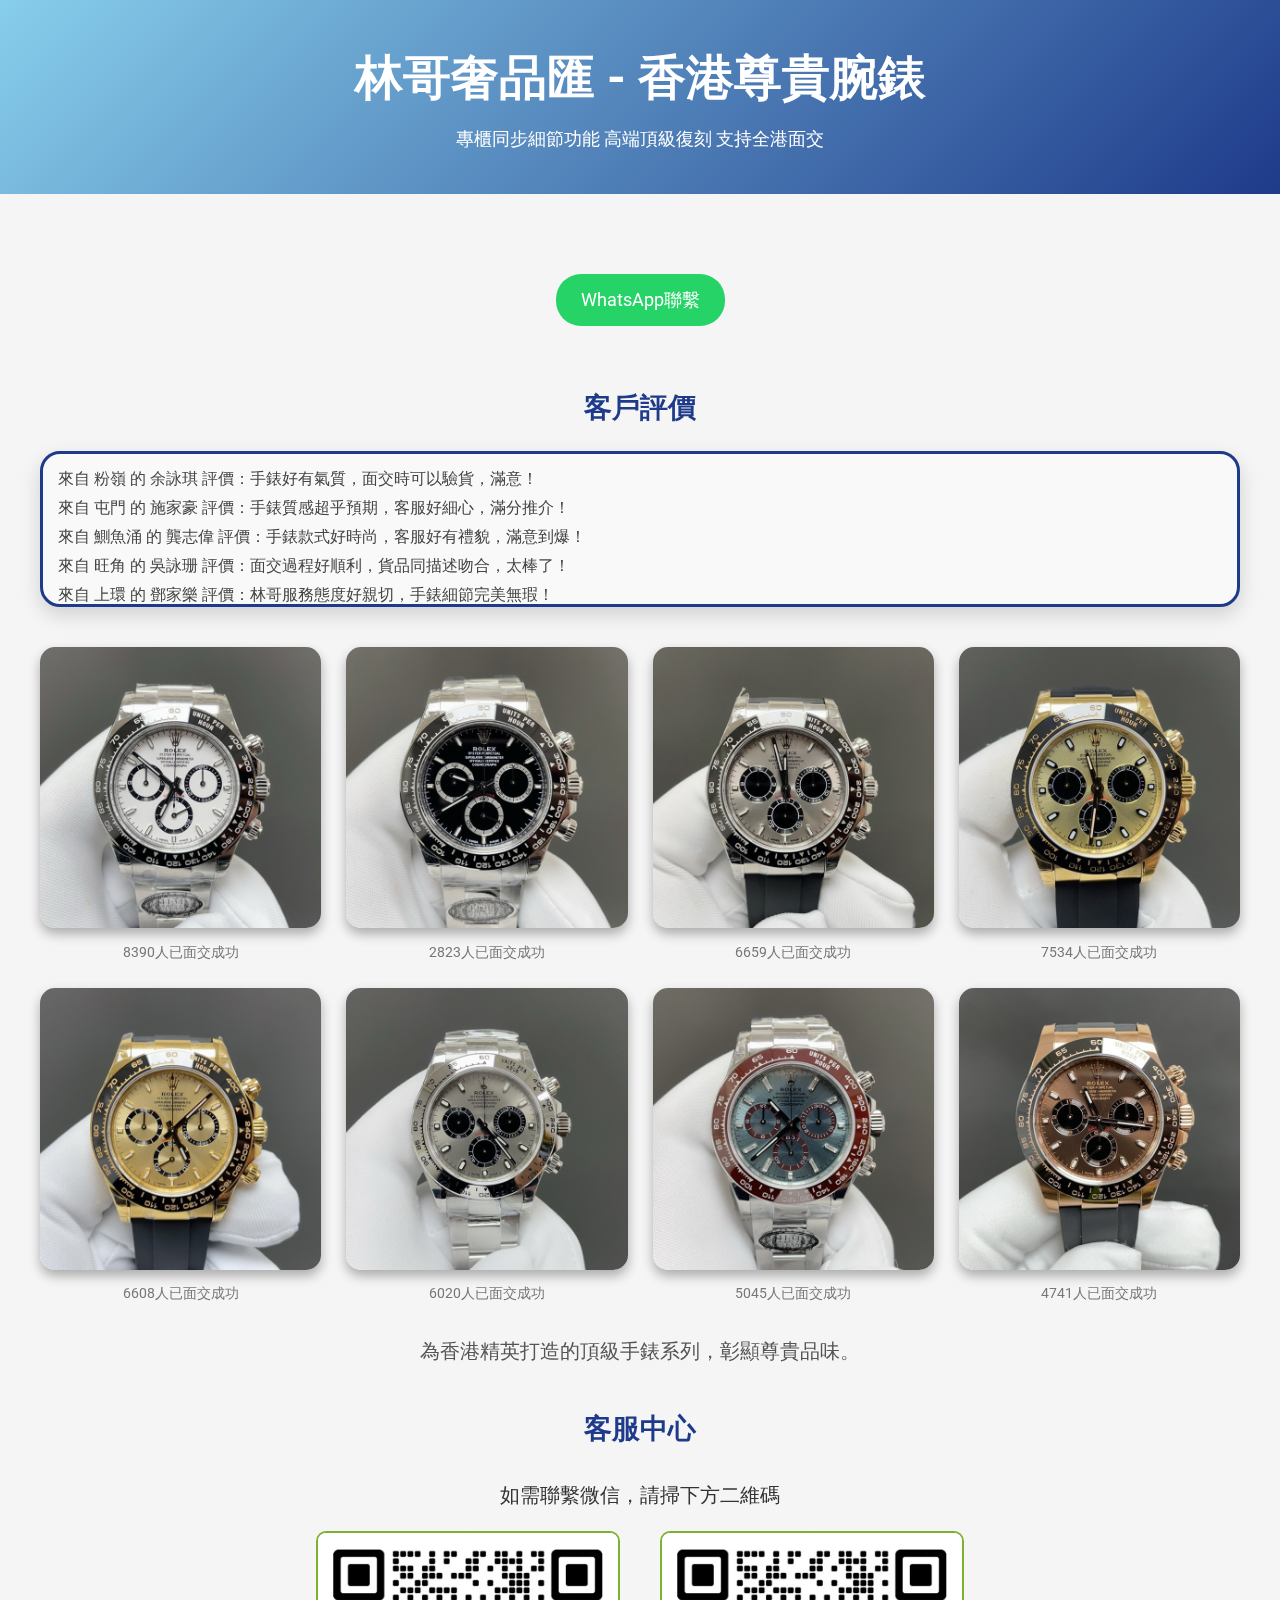
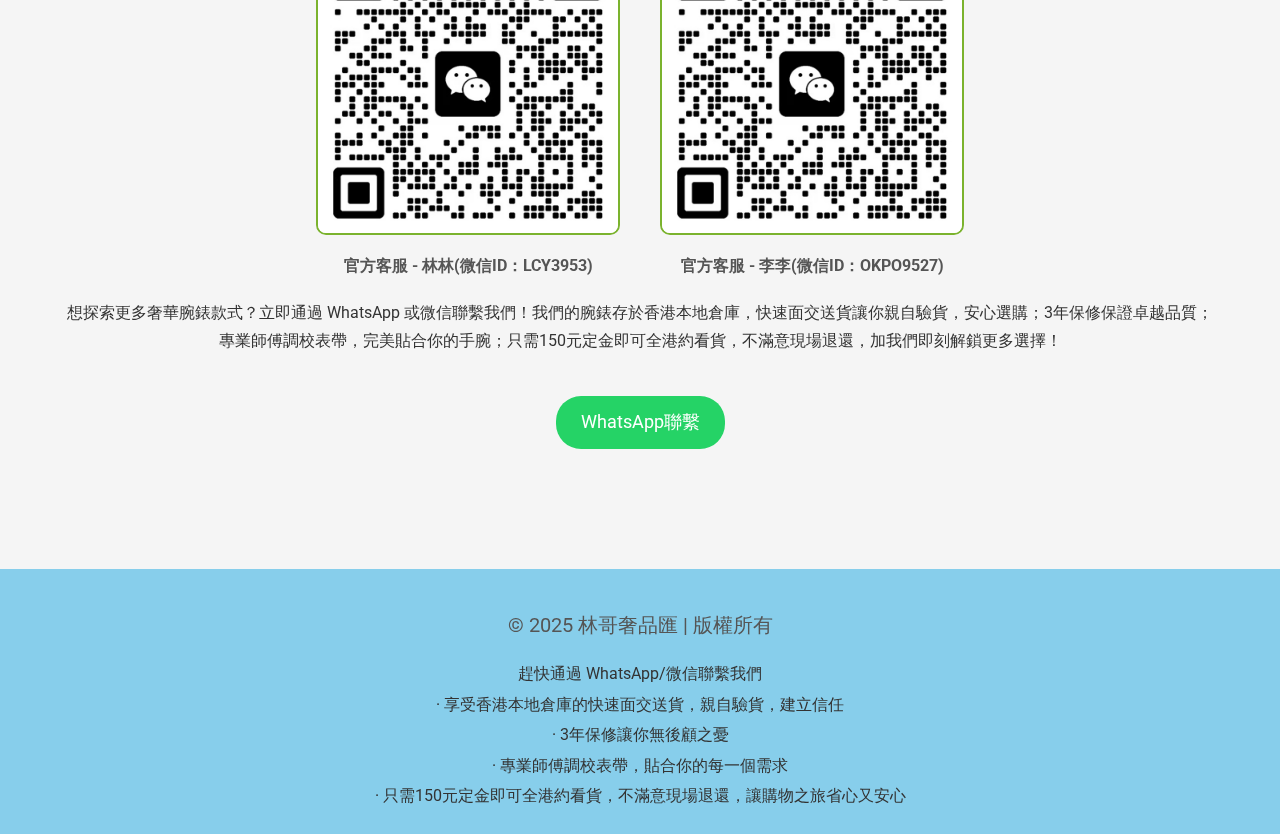
==== commit 487c220b: "Add files via upload" ====
--- a/hk-page.html
+++ b/hk-page.html
@@ -17,41 +17,41 @@
         <div class="reviews-container">
             <h3>客戶評價</h3>
             <div class="reviews-slider">
-                <p>來自 鑽石山 的 潘曉雯 評價：收到錶後好開心，細節做得好精緻，太滿意！</p><p>來自 慈雲山 的 周嘉欣 評價：本地取貨好方便，手錶外觀靚到不得了！</p><p>來自 九龍城 的 鄭國威 評價：手錶設計好有格調，服務貼心又周到，太棒了！</p><p>來自 深水埗 的 程雅詩 評價：面交過程好順利，貨品質感一流，值得信賴！</p><p>來自 荃灣 的 石曉雯 評價：收到貨後好滿意，細節同質感都超出預期！</p><p>來自 石硤尾 的 林志豪 評價：手錶設計好精美，客服回應快，滿分推介！</p><p>來自 西環 的 潘曉雯 評價：手錶設計好有格調，服務貼心又周到，太棒了！</p><p>來自 粉嶺 的 盧美玲 評價：林哥的腕錶真係高檔，面交快捷又安心！</p><p>來自 彩虹 的 王麗雯 評價：本地倉庫即日面交，質感同款式都一流！</p><p>來自 彩虹 的 劉俊賢 評價：面交時親自檢查貨品，質素有保證，安心！</p><p>來自 鑽石山 的 盧美玲 評價：本地交易好方便，師傅調表帶好專業，滿意！</p><p>來自 太古 的 賴偉文 評價：手錶設計好有格調，服務貼心又周到，太棒了！</p><p>來自 西貢 的 熊俊賢 評價：設計獨特又有品味，客服好有耐心，值得信賴！</p><p>來自 紅磡 的 唐志遠 評價：收到錶後好開心，細節做得好精緻，太滿意！</p><p>來自 大埔 的 賴偉文 評價：面交時親自檢查貨品，質素有保證，安心！</p><p>來自 馬鞍山 的 辛穎珊 評價：本地倉庫即日取貨，手錶質感一流，超滿意！</p><p>來自 大埔 的 程雅詩 評價：手錶好靚，服務好專業，面交體驗滿分！</p><p>來自 屯門 的 何啟明 評價：從下單到面交好順暢，質感超出預期，滿分！</p><p>來自 尖沙咀 的 辛穎珊 評價：本地倉庫取貨好方便，設計同質素都一流！</p><p>來自 油麻地 的 羅志偉 評價：本地交易好方便，師傅調表帶好專業，滿意！</p><p>來自 油麻地 的 程雅詩 評價：本地交易好方便，質感同專櫃無異，推介！</p><p>來自 沙田 的 關穎怡 評價：手錶設計好精美，客服回應快，滿分推介！</p><p>來自 鑽石山 的 唐志遠 評價：本地倉庫即日面交，質感同款式都一流！</p><p>來自 沙田 的 石曉雯 評價：服務態度好專業，手錶細節完美，值得一買！</p><p>來自 太子 的 王麗雯 評價：手錶好靚又有質感，服務好貼心，滿分體驗！</p><p>來自 青衣 的 辛穎珊 評價：收到貨後好開心，錶面同功能都完美，推介！</p><p>來自 葵涌 的 林志豪 評價：收到貨後好開心，錶面同功能都完美，推介！</p><p>來自 深水埗 的 杜麗珊 評價：面交過程簡單快捷，貨品同描述一致，信得過！</p><p>來自 粉嶺 的 蕭麗華 評價：本地倉庫取貨好方便，設計同質素都一流！</p><p>來自 大埔 的 馬曉晴 評價：手錶設計好有格調，服務貼心又周到，太棒了！</p><p>來自 馬鞍山 的 陳偉傑 評價：設計獨特又有品味，客服好有耐心，值得信賴！</p><p>來自 黃大仙 的 高曉琳 評價：手錶好靚，面交速度快，服務態度一流！</p><p>來自 天水圍 的 孫浩然 評價：從下單到面交好順暢，質感超出預期，滿分！</p><p>來自 石硤尾 的 羅志偉 評價：手錶好精緻，客服回應快又細心，值得再買！</p><p>來自 西環 的 李美欣 評價：質感同專櫃一樣，客服回覆快又專業，太讚了！</p><p>來自 觀塘 的 蘇浩然 評價：手錶設計好精美，客服回應快，滿分推介！</p><p>來自 鑽石山 的 鄧家樂 評價：款式時尚又高檔，面交時可以驗貨，好放心！</p><p>來自 北角 的 許志強 評價：手錶好靚，面交速度快，服務態度一流！</p><p>來自 葵涌 的 湯美玲 評價：質感一流，服務態度好親切，值得再買！</p><p>來自 銅鑼灣 的 郭志明 評價：本地交易好方便，師傅調表帶好專業，滿意！</p><p>來自 鑽石山 的 鄧家樂 評價：林哥的手錶真係靚到爆，面交快捷又安全！</p><p>來自 慈雲山 的 陳偉傑 評價：林哥的手錶真係靚到爆，面交快捷又安全！</p><p>來自 長沙灣 的 余詠琪 評價：本地倉庫即日取貨，手錶質感一流，超滿意！</p><p>來自 太古 的 錢志傑 評價：林哥的腕錶真係高質，價錢合理，滿意到不得了！</p><p>來自 慈雲山 的 李美欣 評價：收到貨後好滿意，錶帶調得啱啱好，性價比高！</p><p>來自 沙田 的 譚曉彤 評價：面交過程好順利，貨品同描述吻合，太棒了！</p><p>來自 慈雲山 的 蔡曉彤 評價：本地倉庫取貨好方便，設計同質素都一流！</p><p>來自 西貢 的 辛穎珊 評價：面交過程好順利，貨品同描述吻合，太棒了！</p><p>來自 將軍澳 的 關穎怡 評價：手錶質感超乎預期，客服好細心，滿分推介！</p><p>來自 天水圍 的 孫浩然 評價：收到貨後好驚喜，包裝同質感都好高檔！</p><p>來自 葵涌 的 施家豪 評價：手錶好靚，服務好專業，面交體驗滿分！</p><p>來自 葵涌 的 溫子健 評價：質感同專櫃一樣，客服回覆快又專業，太讚了！</p><p>來自 鰂魚涌 的 盧美玲 評價：面交速度快又順暢，貨品同照片一樣，滿意！</p><p>來自 上環 的 孫浩然 評價：手錶外觀超靚，面交時服務好貼心，值得一試！</p><p>來自 長沙灣 的 錢志傑 評價：收到錶後驚艷到我，細節做得好到位，讚賞！</p><p>來自 土瓜灣 的 盧美玲 評價：手錶戴起來好有型，師傅調表帶好專業，讚！</p><p>來自 深水埗 的 趙雅婷 評價：手錶款式好有氣質，服務效率高，香港最佳！</p><p>來自 彩虹 的 李美欣 評價：手錶款式好時尚，客服好有禮貌，滿意到爆！</p><p>來自 西貢 的 雷穎欣 評價：收到貨後好開心，錶面同功能都完美，推介！</p><p>來自 元朗 的 高曉琳 評價：手錶設計好獨特，客服回覆好快，超讚！</p><p>來自 將軍澳 的 許志強 評價：款式時尚又高檔，面交時可以驗貨，好放心！</p><p>來自 北角 的 龔志偉 評價：面交時親自檢查貨品，質素有保證，安心！</p><p>來自 馬鞍山 的 馬曉晴 評價：本地倉庫取貨好方便，設計同質素都一流！</p><p>來自 九龍城 的 潘曉雯 評價：本地交易好方便，師傅調表帶好專業，滿意！</p><p>來自 中環 的 郭志明 評價：設計獨特又有品味，客服好有耐心，值得信賴！</p><p>來自 石硤尾 的 蘇浩然 評價：手錶好有氣質，面交時可以驗貨，滿意！</p><p>來自 太古 的 李美欣 評價：面交過程好簡單，貨品質素一流，值得信賴！</p><p>來自 荃灣 的 王麗雯 評價：手錶設計好精美，客服回應快，滿分推介！</p><p>來自 觀塘 的 張家輝 評價：本地取貨超方便，錶帶調得剛剛好，滿意到爆！</p><p>來自 藍田 的 白志豪 評價：手錶質素一流，包裝好精美，性價比超高！</p><p>來自 上水 的 何啟明 評價：本地取貨好方便，手錶外觀靚到不得了！</p><p>來自 觀塘 的 蘇浩然 評價：本地倉庫即日取貨，手錶質感一流，超滿意！</p><p>來自 旺角 的 林志豪 評價：手錶外觀同質感都頂級，客服好熱情，推介！</p><p>來自 屯門 的 許志強 評價：手錶好精緻，客服回應快又細心，值得再買！</p><p>來自 油麻地 的 歐陽子健 評價：林哥服務態度好親切，手錶細節完美無瑕！</p><p>來自 九龍塘 的 龔志偉 評價：面交過程簡單快捷，貨品同描述一致，信得過！</p><p>來自 鑽石山 的 關穎怡 評價：質感一流，服務態度好親切，值得再買！</p><p>來自 觀塘 的 雷穎欣 評價：面交過程簡單快捷，貨品同描述一致，信得過！</p><p>來自 太古 的 張家輝 評價：本地交易好方便，質感同專櫃無異，推介！</p><p>來自 石硤尾 的 石曉雯 評價：本地取貨超方便，錶帶調得剛剛好，滿意到爆！</p><p>來自 石硤尾 的 蘇浩然 評價：本地倉庫即日面交，質感同款式都一流！</p><p>來自 紅磡 的 梁浩然 評價：手錶好靚又有質感，服務好貼心，滿分體驗！</p><p>來自 石硤尾 的 胡偉成 評價：手錶好有氣質，面交時可以驗貨，滿意！</p><p>來自 慈雲山 的 盧美玲 評價：手錶質感同設計都完美，服務效率高，推介！</p><p>來自 上水 的 羅志偉 評價：手錶好靚又有質感，服務好貼心，滿分體驗！</p><p>來自 西環 的 馬曉晴 評價：本地倉庫即日取貨，手錶質感一流，超滿意！</p><p>來自 油麻地 的 石曉雯 評價：收到貨後好開心，錶面同功能都完美，推介！</p><p>來自 鰂魚涌 的 高曉琳 評價：本地倉庫取貨好方便，設計同質素都一流！</p><p>來自 將軍澳 的 李美欣 評價：手錶好精緻，客服回應快又細心，值得再買！</p><p>來自 灣仔 的 蘇浩然 評價：手錶好精緻，客服回應快又細心，值得再買！</p><p>來自 上水 的 熊俊賢 評價：手錶設計好獨特，客服回覆好快，超讚！</p><p>來自 上水 的 張家輝 評價：手錶質感超乎預期，客服好細心，滿分推介！</p><p>來自 慈雲山 的 潘曉雯 評價：收到貨後好滿意，細節同質感都超出預期！</p><p>來自 土瓜灣 的 雷穎欣 評價：林哥的手錶真係靚到爆，面交快捷又安全！</p><p>來自 長沙灣 的 謝穎珊 評價：本地取貨好方便，手錶外觀靚到不得了！</p><p>來自 葵涌 的 馬曉晴 評價：面交過程好順利，貨品質感一流，值得信賴！</p><p>來自 上水 的 石曉雯 評價：本地倉庫即日面交，質感同款式都一流！</p><p>來自 灣仔 的 黃子晴 評價：本地交易好方便，師傅調表帶好專業，滿意！</p><p>來自 葵涌 的 何啟明 評價：手錶好有型，面交時可以試戴，好放心！</p><p>來自 中環 的 辛穎珊 評價：手錶好有氣質，面交時可以驗貨，滿意！</p>
+                <p>來自 粉嶺 的 余詠琪 評價：手錶好有氣質，面交時可以驗貨，滿意！</p><p>來自 屯門 的 施家豪 評價：手錶質感超乎預期，客服好細心，滿分推介！</p><p>來自 鰂魚涌 的 龔志偉 評價：手錶款式好時尚，客服好有禮貌，滿意到爆！</p><p>來自 旺角 的 吳詠珊 評價：面交過程好順利，貨品同描述吻合，太棒了！</p><p>來自 上環 的 鄧家樂 評價：林哥服務態度好親切，手錶細節完美無瑕！</p><p>來自 元朗 的 馮子豪 評價：面交過程好順利，貨品同描述吻合，太棒了！</p><p>來自 新蒲崗 的 溫子健 評價：收到錶後驚艷到我，細節做得好到位，讚賞！</p><p>來自 深水埗 的 蘇浩然 評價：手錶設計好獨特，客服回覆好快，超讚！</p><p>來自 灣仔 的 張家輝 評價：手錶質感同設計都完美，服務效率高，推介！</p><p>來自 油麻地 的 何啟明 評價：從下單到面交好順暢，質感超出預期，滿分！</p><p>來自 藍田 的 葉俊傑 評價：本地倉庫即日面交，質感同款式都一流！</p><p>來自 粉嶺 的 鄧家樂 評價：手錶質感同設計都完美，服務效率高，推介！</p><p>來自 柴灣 的 謝穎珊 評價：本地倉庫即日取貨，手錶質感一流，超滿意！</p><p>來自 彩虹 的 劉俊賢 評價：面交時親自檢查貨品，質素有保證，安心！</p><p>來自 鰂魚涌 的 張家輝 評價：手錶質素一流，包裝好精美，性價比超高！</p><p>來自 柴灣 的 馬曉晴 評價：款式時尚又高檔，面交時可以驗貨，好放心！</p><p>來自 葵涌 的 王麗雯 評價：面交過程好簡單，貨品質素一流，值得信賴！</p><p>來自 石硤尾 的 王麗雯 評價：手錶好靚，面交速度快，服務態度一流！</p><p>來自 天水圍 的 陳偉傑 評價：手錶好靚，服務好專業，面交體驗滿分！</p><p>來自 荃灣 的 唐志遠 評價：手錶戴起來好有型，師傅調表帶好專業，讚！</p><p>來自 尖沙咀 的 程雅詩 評價：本地倉庫即日取貨，手錶質感一流，超滿意！</p><p>來自 彩虹 的 辛穎珊 評價：本地倉庫即日面交，質感同款式都一流！</p><p>來自 新蒲崗 的 蕭麗華 評價：收到貨後好驚喜，錶帶調得舒服，性價比高！</p><p>來自 黃大仙 的 周嘉欣 評價：收到貨後好驚喜，包裝同質感都好高檔！</p><p>來自 銅鑼灣 的 賴偉文 評價：手錶好靚又有質感，服務好貼心，滿分體驗！</p><p>來自 柴灣 的 伍麗娜 評價：本地倉庫即日面交，質感同款式都一流！</p><p>來自 西貢 的 陳偉傑 評價：面交過程簡單快捷，貨品同描述一致，信得過！</p><p>來自 灣仔 的 梁浩然 評價：林哥的腕錶真係高檔，面交快捷又安心！</p><p>來自 天水圍 的 葉俊傑 評價：面交過程好簡單，貨品質素一流，值得信賴！</p><p>來自 慈雲山 的 錢志傑 評價：手錶質感同設計都完美，服務效率高，推介！</p><p>來自 銅鑼灣 的 白志豪 評價：面交過程簡單快捷，貨品同描述一致，信得過！</p><p>來自 西貢 的 唐志遠 評價：面交速度快又順暢，貨品同照片一樣，滿意！</p><p>來自 深水埗 的 白志豪 評價：收到貨後好滿意，細節同質感都超出預期！</p><p>來自 新蒲崗 的 黃子晴 評價：收到貨後好驚喜，錶帶調得舒服，性價比高！</p><p>來自 天水圍 的 賴偉文 評價：手錶質素一流，包裝好精美，性價比超高！</p><p>來自 深水埗 的 唐志遠 評價：收到貨後好開心，錶面同功能都完美，推介！</p><p>來自 慈雲山 的 王麗雯 評價：本地交易好方便，質感同專櫃無異，推介！</p><p>來自 灣仔 的 辛穎珊 評價：收到貨後好驚喜，錶帶調得舒服，性價比高！</p><p>來自 中環 的 馬曉晴 評價：手錶好靚又有質感，服務好貼心，滿分體驗！</p><p>來自 沙田 的 熊俊賢 評價：手錶戴起來好有型，師傅調表帶好專業，讚！</p><p>來自 西貢 的 賴偉文 評價：質感同專櫃一樣，客服回覆快又專業，太讚了！</p><p>來自 將軍澳 的 梁浩然 評價：本地取貨好方便，手錶外觀靚到不得了！</p><p>來自 太子 的 溫子健 評價：手錶好靚，面交速度快，服務態度一流！</p><p>來自 鑽石山 的 胡偉成 評價：手錶設計好獨特，客服回覆好快，超讚！</p><p>來自 葵涌 的 蕭麗華 評價：手錶外觀超靚，面交時服務好貼心，值得一試！</p><p>來自 紅磡 的 馬曉晴 評價：本地交易好方便，質感同專櫃無異，推介！</p><p>來自 旺角 的 馬曉晴 評價：手錶款式好時尚，客服好有禮貌，滿意到爆！</p><p>來自 新蒲崗 的 何啟明 評價：林哥的腕錶真係高檔，面交快捷又安心！</p><p>來自 銅鑼灣 的 羅志偉 評價：面交過程好順利，貨品質感一流，值得信賴！</p><p>來自 藍田 的 鄭國威 評價：款式時尚又高檔，面交時可以驗貨，好放心！</p><p>來自 太古 的 鄧家樂 評價：設計獨特又有品味，客服好有耐心，值得信賴！</p><p>來自 石硤尾 的 蔡曉彤 評價：收到貨後好驚喜，包裝同質感都好高檔！</p><p>來自 油麻地 的 劉俊賢 評價：本地倉庫即日面交，質感同款式都一流！</p><p>來自 觀塘 的 杜麗珊 評價：手錶好靚，面交速度快，服務態度一流！</p><p>來自 太子 的 歐陽子健 評價：面交過程好順利，貨品質感一流，值得信賴！</p><p>來自 尖沙咀 的 龔志偉 評價：收到貨後好驚喜，錶帶調得舒服，性價比高！</p><p>來自 元朗 的 程雅詩 評價：質感同設計都好出色，面交過程好簡單！</p><p>來自 葵涌 的 羅志偉 評價：設計獨特又有品味，客服好有耐心，值得信賴！</p><p>來自 旺角 的 湯美玲 評價：服務態度好專業，手錶細節完美，值得一買！</p><p>來自 元朗 的 余詠琪 評價：收到錶後驚艷到我，細節做得好到位，讚賞！</p><p>來自 紅磡 的 杜麗珊 評價：本地取貨好方便，手錶外觀靚到不得了！</p><p>來自 銅鑼灣 的 譚曉彤 評價：本地取貨好方便，手錶外觀靚到不得了！</p><p>來自 太子 的 龔志偉 評價：手錶款式好時尚，客服好有禮貌，滿意到爆！</p><p>來自 青衣 的 黃子晴 評價：本地交易好方便，師傅調表帶好專業，滿意！</p><p>來自 中環 的 盧美玲 評價：林哥的腕錶真係高檔，面交快捷又安心！</p><p>來自 九龍塘 的 潘曉雯 評價：設計獨特又有品味，客服好有耐心，值得信賴！</p><p>來自 葵涌 的 鄧家樂 評價：質感一流，服務態度好親切，值得再買！</p><p>來自 太古 的 鄧家樂 評價：手錶外觀超靚，面交時服務好貼心，值得一試！</p><p>來自 葵涌 的 潘曉雯 評價：收到貨後好驚喜，包裝同質感都好高檔！</p><p>來自 青衣 的 周嘉欣 評價：手錶設計好獨特，客服回覆好快，超讚！</p><p>來自 西環 的 曾麗娜 評價：手錶戴起來好有型，師傅調表帶好專業，讚！</p><p>來自 紅磡 的 蔡曉彤 評價：林哥的手錶真係靚到爆，面交快捷又安全！</p><p>來自 青衣 的 陳偉傑 評價：手錶設計好獨特，客服回覆好快，超讚！</p><p>來自 中環 的 杜麗珊 評價：面交過程簡單快捷，貨品同描述一致，信得過！</p><p>來自 大埔 的 施家豪 評價：手錶外觀同質感都頂級，客服好熱情，推介！</p><p>來自 將軍澳 的 曾麗娜 評價：本地交易好方便，質感同專櫃無異，推介！</p><p>來自 青衣 的 馬曉晴 評價：服務態度好專業，手錶細節完美，值得一買！</p><p>來自 西環 的 鄭國威 評價：面交過程好順利，貨品質感一流，值得信賴！</p><p>來自 鑽石山 的 林志豪 評價：收到貨後好驚喜，包裝同質感都好高檔！</p><p>來自 屯門 的 鄧家樂 評價：手錶好精緻，客服回應快又細心，值得再買！</p><p>來自 青衣 的 譚曉彤 評價：從下單到面交好順暢，質感超出預期，滿分！</p><p>來自 九龍城 的 孫浩然 評價：收到貨後好驚喜，錶帶調得舒服，性價比高！</p><p>來自 土瓜灣 的 孫浩然 評價：手錶好靚，面交速度快，服務態度一流！</p><p>來自 上環 的 盧美玲 評價：手錶外觀同質感都頂級，客服好熱情，推介！</p><p>來自 天水圍 的 潘曉雯 評價：面交過程好簡單，貨品質素一流，值得信賴！</p><p>來自 天水圍 的 鄭國威 評價：手錶好靚，面交速度快，服務態度一流！</p><p>來自 柴灣 的 葉俊傑 評價：面交過程簡單快捷，貨品同描述一致，信得過！</p><p>來自 大埔 的 伍麗娜 評價：林哥的手錶真係頂級，服務貼心又周到，讚！</p><p>來自 馬鞍山 的 葉俊傑 評價：質感同專櫃一樣，客服回覆快又專業，太讚了！</p><p>來自 紅磡 的 曾麗娜 評價：本地倉庫即日面交，質感同款式都一流！</p><p>來自 西貢 的 馮子豪 評價：收到錶後驚艷到我，細節做得好到位，讚賞！</p><p>來自 太子 的 石曉雯 評價：收到貨後好滿意，錶帶調得啱啱好，性價比高！</p><p>來自 中環 的 雷穎欣 評價：收到貨後好滿意，細節同質感都超出預期！</p><p>來自 觀塘 的 熊俊賢 評價：手錶款式好時尚，客服好有禮貌，滿意到爆！</p><p>來自 將軍澳 的 杜麗珊 評價：手錶質感同設計都完美，服務效率高，推介！</p><p>來自 灣仔 的 鄧家樂 評價：本地倉庫即日取貨，手錶質感一流，超滿意！</p><p>來自 青衣 的 孫浩然 評價：收到錶後好開心，細節做得好精緻，太滿意！</p><p>來自 天水圍 的 程雅詩 評價：質感同設計都好出色，面交過程好簡單！</p><p>來自 北角 的 伍麗娜 評價：手錶好精緻，客服回應快又細心，值得再買！</p><p>來自 太古 的 吳詠珊 評價：手錶設計好獨特，客服回覆好快，超讚！</p>
             </div>
         </div>
         <div class="gallery">
             <div class="gallery-item">
-                <img src="watch1.jpg" alt="手錶1">
-                <p>2117人已面交成功</p>
+                <img src="watch1.jpg" alt="手錶1" loading="lazy" width="300" height="300">
+                <p>8390人已面交成功</p>
             </div>
             <div class="gallery-item">
-                <img src="watch2.jpg" alt="手錶2">
-                <p>2441人已面交成功</p>
+                <img src="watch2.jpg" alt="手錶2" loading="lazy" width="300" height="300">
+                <p>2823人已面交成功</p>
             </div>
             <div class="gallery-item">
-                <img src="watch3.jpg" alt="手錶3">
-                <p>7815人已面交成功</p>
+                <img src="watch3.jpg" alt="手錶3" loading="lazy" width="300" height="300">
+                <p>6659人已面交成功</p>
             </div>
             <div class="gallery-item">
-                <img src="watch4.jpg" alt="手錶4">
-                <p>4197人已面交成功</p>
+                <img src="watch4.jpg" alt="手錶4" loading="lazy" width="300" height="300">
+                <p>7534人已面交成功</p>
             </div>
             <div class="gallery-item">
-                <img src="watch5.jpg" alt="手錶5">
-                <p>9094人已面交成功</p>
+                <img src="watch5.jpg" alt="手錶5" loading="lazy" width="300" height="300">
+                <p>6608人已面交成功</p>
             </div>
             <div class="gallery-item">
-                <img src="watch6.jpg" alt="手錶6">
-                <p>8410人已面交成功</p>
+                <img src="watch6.jpg" alt="手錶6" loading="lazy" width="300" height="300">
+                <p>6020人已面交成功</p>
             </div>
             <div class="gallery-item">
-                <img src="watch7.jpg" alt="手錶7">
-                <p>6252人已面交成功</p>
+                <img src="watch7.jpg" alt="手錶7" loading="lazy" width="300" height="300">
+                <p>5045人已面交成功</p>
             </div>
             <div class="gallery-item">
-                <img src="watch8.jpg" alt="手錶8">
-                <p>8496人已面交成功</p>
+                <img src="watch8.jpg" alt="手錶8" loading="lazy" width="300" height="300">
+                <p>4741人已面交成功</p>
             </div>
         </div>
         <p>為香港精英打造的頂級手錶系列，彰顯尊貴品味。</p>
@@ -60,11 +60,11 @@
             <p class="wechat-title">如需聯繫微信，請掃下方二維碼</p>
             <div class="wechat-qr-container">
                 <div class="wechat-qr">
-                    <img src="wechat_qr1.jpg" alt="微信二維碼 - 林林">
+                    <img src="wechat_qr1.jpg" alt="微信二維碼 - 林林" loading="lazy" width="300" height="300">
                     <p>官方客服 - 林林(微信ID：LCY3953)</p>
                 </div>
                 <div class="wechat-qr">
-                    <img src="wechat_qr2.jpg" alt="微信二維碼 - 李李">
+                    <img src="wechat_qr2.jpg" alt="微信二維碼 - 李李" loading="lazy" width="300" height="300">
                     <p>官方客服 - 李李(微信ID：OKPO9527)</p>
                 </div>
             </div>
@@ -86,7 +86,7 @@
         const reviewsSlider = document.querySelector('.reviews-slider');
         let scrollAmount = 0;
         const scrollStep = 1;
-        const scrollInterval = 50;
+        const scrollInterval = 100;
 
         function autoScroll() {
             scrollAmount += scrollStep;
--- a/style.css
+++ b/style.css
@@ -82,18 +82,6 @@
     font-weight: bold;
     color: #e63946;
     margin-top: 20px;
-    animation: blink 1s infinite;
-}
-
-@keyframes blink {
-    50% {
-        opacity: 0.5;
-    }
-}
-
-#countdown {
-    font-size: 28px;
-    color: #e63946;
 }
 
 .gallery {
@@ -111,9 +99,11 @@
     width: 100%;
     max-width: 300px;
     height: auto;
+    aspect-ratio: 1 / 1; /* 保持 1:1 比例 */
     border-radius: 15px;
     box-shadow: 0 6px 12px rgba(0, 0, 0, 0.3);
     transition: transform 0.3s ease, box-shadow 0.3s ease;
+    object-fit: cover; /* 防止圖片變形 */
 }
 
 .gallery-item img:hover {
@@ -206,10 +196,13 @@
 }
 
 .wechat-qr img {
-    width: 300px;
-    height: 300px;
+    width: 100%;
+    max-width: 300px;
+    height: auto;
+    aspect-ratio: 1 / 1; /* 保持 1:1 比例 */
     border: 2px solid #7BB32E;
     border-radius: 10px;
+    object-fit: cover; /* 防止圖片變形 */
 }
 
 .wechat-qr p {
@@ -271,10 +264,6 @@
         font-size: 20px;
     }
 
-    #countdown {
-        font-size: 24px;
-    }
-
     .gallery {
         grid-template-columns: repeat(2, 1fr);
     }
@@ -296,8 +285,7 @@
     }
 
     .wechat-qr img {
-        width: 200px;
-        height: 200px;
+        max-width: 200px;
     }
 
     .contact h3 {
@@ -335,15 +323,10 @@
     }
 
     .wechat-qr img {
-        width: 150px;
-        height: 150px;
+        max-width: 150px;
     }
 
     .redirect-notice {
         font-size: 18px;
     }
-
-    #countdown {
-        font-size: 22px;
-    }
 }